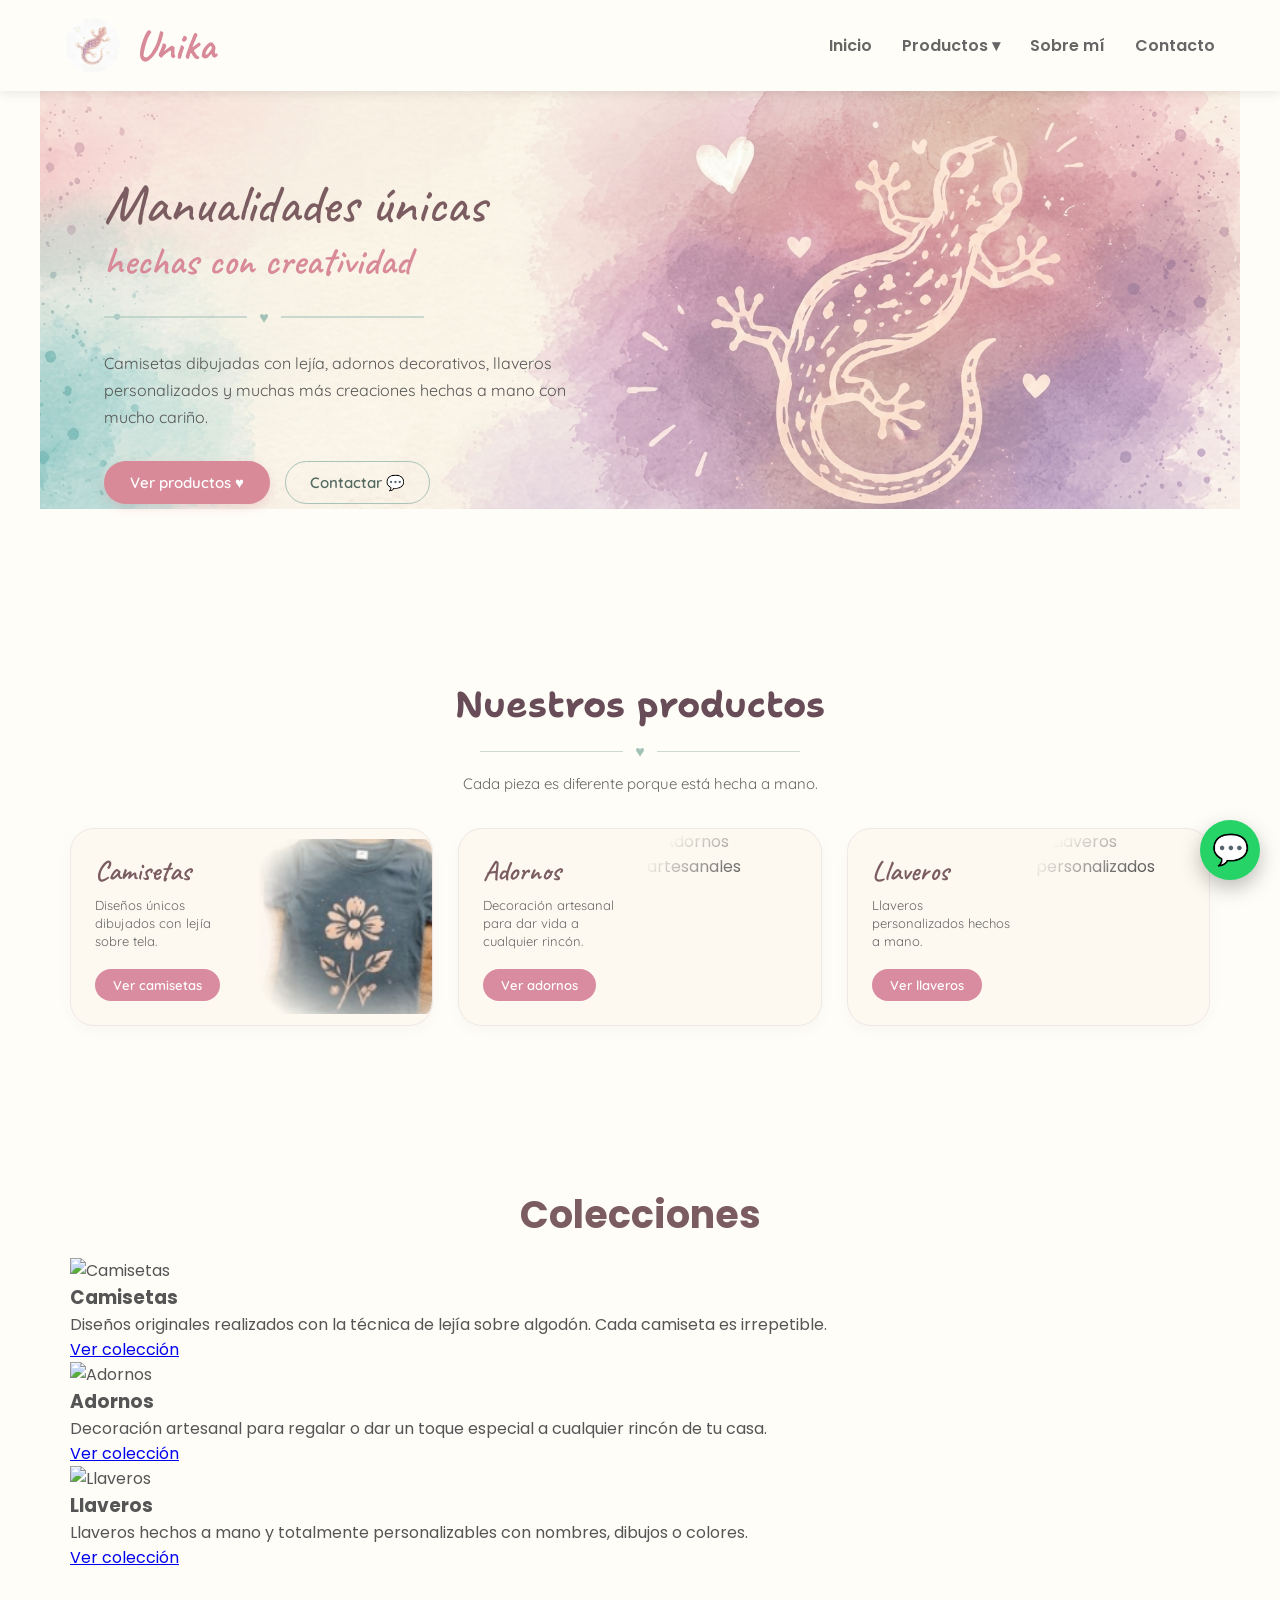
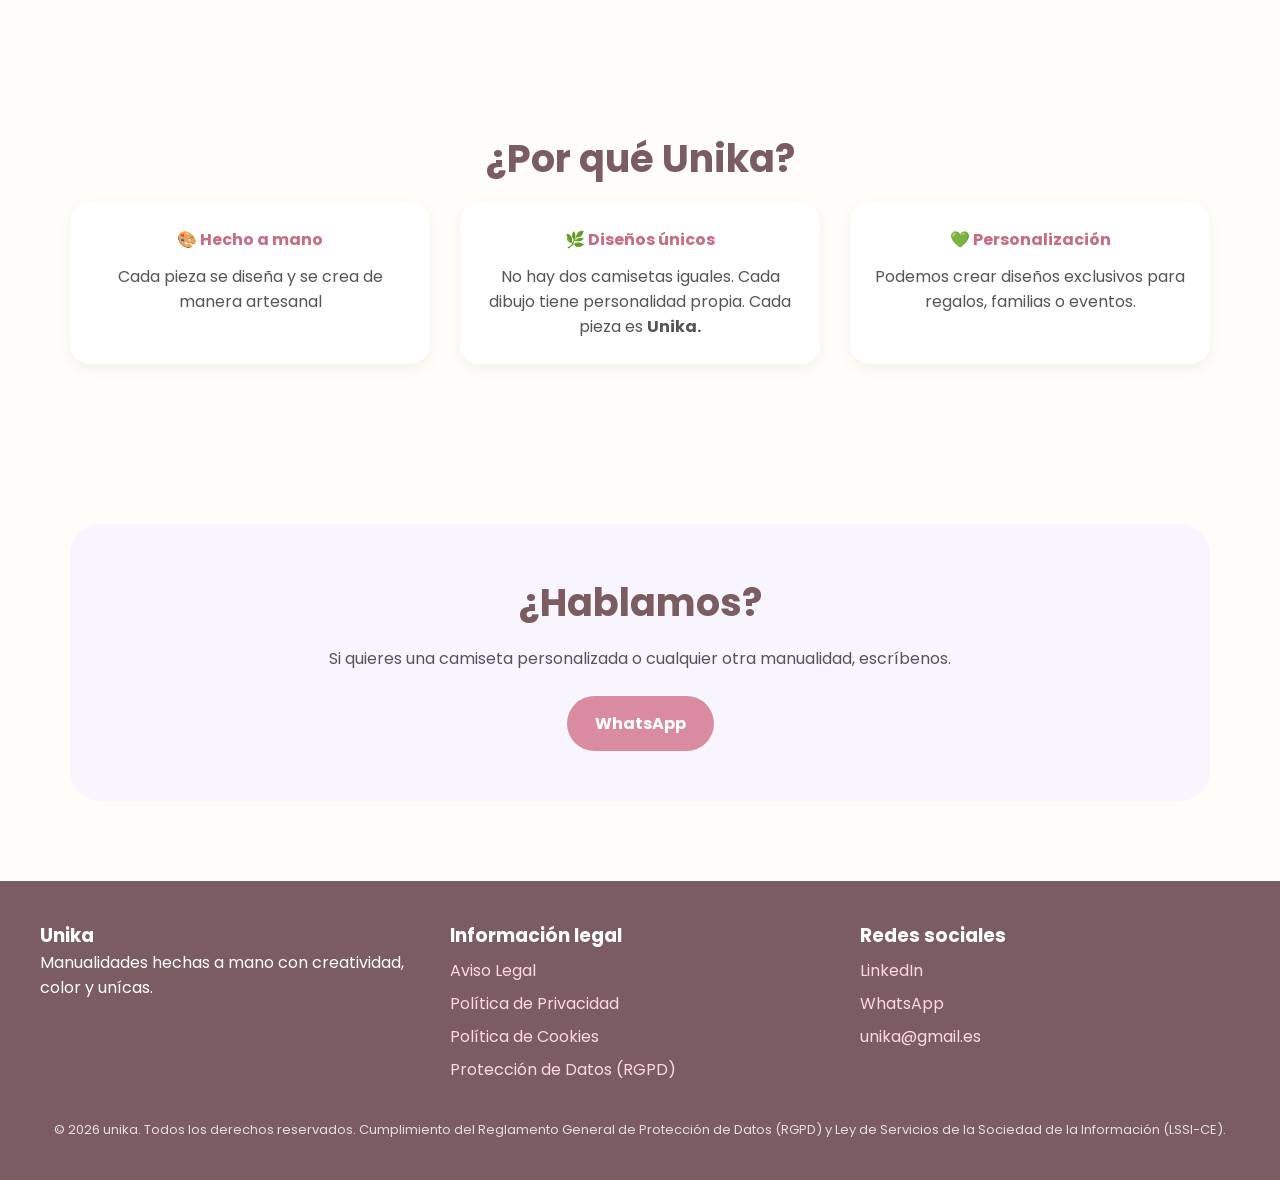
==== index.html @ 9deceeef "inical" ====
<!DOCTYPE html>
<html lang="es">
<head>
  <meta charset="UTF-8">
  <meta name="viewport" content="width=device-width, initial-scale=1.0">
  <title>UNIKA | Manualidades unicas hechas a mano</title>
<link href="https://fonts.googleapis.com/css2?family=Fredoka:wght@400;600&family=Quicksand:wght@500;600&display=swap" rel="stylesheet">
  <link href="https://fonts.googleapis.com/css2?family=Poppins:wght@300;400;600;700&family=Caveat:wght@700&display=swap" rel="stylesheet">
  <link rel="preconnect" href="https://fonts.googleapis.com">
<link rel="preconnect" href="https://fonts.gstatic.com" crossorigin>
<link href="https://fonts.googleapis.com/css2?family=Caveat:wght@500;600&family=Quicksand:wght@400;500;600&family=Shantell+Sans:wght@500;600&display=swap" rel="stylesheet">
<link rel="stylesheet" href="css/style.css">
</head>
<script>
function toggleMenu(){
    document.getElementById("menu").classList.toggle("active");
}
</script>
<body>
<header>
  <div class="navbar">

    <div class="logo">
      <img src="images/logo.png" alt="Logo unika">
      <h1>Unika</h1>
    </div>

    <div class="menu-toggle" onclick="toggleMenu()">☰</div>

    <nav id="menu">
      <ul>
        <li><a href="#inicio">Inicio</a></li>

        <li class="dropdown">
          <a href="#productos">Productos ▾</a>
          <div class="submenu">
            <a href="camisetas.html">Camisetas</a>
            <a href="adornos.html">Adornos</a>
            <a href="llaveros.html">Llaveros</a>
          </div>
        </li>

        <li><a href="#sobre">Sobre mí</a></li>
        <li><a href="#contacto">Contacto</a></li>
      </ul>
    </nav>

  </div>
</header>
<section class="hero" id="inicio">
  <div>  
  </br>
  </br>
  </br>
    <h2>Manualidades únicas<br><span class="destacado-cursiva">hechas con creatividad</span></h2>

    <!-- Separador con líneas y corazón -->
    <div class="separador-corazon">
      <span class="linea"></span>
      <span class="corazon">♥</span>
      <span class="linea"></span>
    </div>

    <p>
      Camisetas dibujadas con lejía, adornos decorativos, llaveros personalizados y muchas más creaciones hechas a mano con mucho cariño.
    </p>

    <!-- Botones del Hero -->
    <div class="hero-botones">
      <a href="#productos" class="boton-rosa">Ver productos ♥</a>
      <a href="https://wa.me/34600000000" target="_blank" class="boton-verde">Contactar 💬</a>
    </div>
  </div>
</section>
<section id="productos">
  <h2 class="titulo">Nuestros productos</h2>
  
  <div class="separador-corazon">
    <span class="linea"></span>
    <span class="corazon">♥</span>
    <span class="linea"></span>
  </div>
  
  <p class="subtitulo">Cada pieza es diferente porque está hecha a mano.</p>

  <div class="productos-grid">

    <!-- Tarjeta 1: Camisetas -->
    <div class="card-producto">
      <div class="card-info">
      <h3>Camisetas</h3>
        <p>Diseños únicos dibujados con lejía sobre tela.</p>
        <a href="camisetas.html" class="btn-card">Ver camisetas</a>
      </div>
      <div class="card-img-wrapper">
        <img src="images/camiseta.png" alt="Camisetas pintadas con lejía">
      </div>
    </div>

    <!-- Tarjeta 2: Adornos -->
    <div class="card-producto">
      <div class="card-info">
        <h3>Adornos</h3>
        <p>Decoración artesanal para dar vida a cualquier rincón.</p>
        <a href="adornos.html" class="btn-card">Ver adornos</a>
      </div>
      <div class="card-img-wrapper">
        <img src="img/adorno1.jpg" alt="Adornos artesanales">
      </div>
    </div>

    <!-- Tarjeta 3: Llaveros -->
    <div class="card-producto">
      <div class="card-info">
        <h3>Llaveros</h3>
        <p>Llaveros personalizados hechos a mano.</p>
        <a href="llaveros.html" class="btn-card">Ver llaveros</a>
      </div>
      <div class="card-img-wrapper">
        <img src="img/llavero1.jpg" alt="Llaveros personalizados">
      </div>
    </div>

  </div>
</section>

<section>

  <h2 class="titulo">Colecciones</h2>

  <div class="productos">

    <div class="card">
      <img src="img/camiseta1.jpg" alt="Camisetas">
      <h3>Camisetas</h3>
      <p>Diseños originales realizados con la técnica de lejía sobre algodón. Cada camiseta es irrepetible.</p>
      <a href="camisetas.html">Ver colección</a>
    </div>

    <div class="card">
      <img src="img/adorno1.jpg" alt="Adornos">
      <h3>Adornos</h3>
      <p>Decoración artesanal para regalar o dar un toque especial a cualquier rincón de tu casa.</p>
      <a href="adornos.html">Ver colección</a>
    </div>

    <div class="card">
      <img src="img/llavero1.jpg" alt="Llaveros">
      <h3>Llaveros</h3>
      <p>Llaveros hechos a mano y totalmente personalizables con nombres, dibujos o colores.</p>
      <a href="llaveros.html">Ver colección</a>
    </div>

  </div>

</section>

<section id="sobre">

  <h2 class="titulo">¿Por qué Unika?</h2>

  <div class="sobre">

    <div class="bloque">
      <h4>🎨 Hecho a mano</h4>
      <p>Cada pieza se diseña y se crea de manera artesanal </p>
    </div>

    <div class="bloque">
      <h4>🌿 Diseños únicos</h4>
      <p>No hay dos camisetas iguales. Cada dibujo tiene personalidad propia. Cada pieza es <strong>Unika.</strong></p>
    </div>

    <div class="bloque">
      <h4>💚 Personalización</h4>
      <p>Podemos crear diseños exclusivos para regalos, familias o eventos.</p>
    </div>

  </div>

</section>

<section id="contacto">

  <div class="contacto">

    <h2 class="titulo">¿Hablamos?</h2>

    <p>Si quieres una camiseta personalizada o cualquier otra manualidad, escríbenos.</p>

    <br>

    <a class="boton" href="https://wa.me/34600000000" target="_blank">
      WhatsApp
    </a>

  </div>

</section>

<footer>

  <div class="footer">

    <div>
      <h3>Unika</h3>
      <p>Manualidades hechas a mano con creatividad, color y unícas.</p>
    </div>

    <div>
      <h3>Información legal</h3>
      <a href="aviso-legal.html">Aviso Legal</a>
      <a href="privacidad.html">Política de Privacidad</a>
      <a href="cookies.html">Política de Cookies</a>
      <a href="rgpd.html">Protección de Datos (RGPD)</a>
    </div>

    <div>
      <h3>Redes sociales</h3>
      <a href="https://linkedin.com">LinkedIn</a>
      <a href="https://wa.me/34600000000">WhatsApp</a>
      <a href="mailto:unika@gmail.es">unika@gmail.es</a>
    </div>

  </div>

  <p class="copyright">
    © 2026 unika. Todos los derechos reservados.
    Cumplimiento del Reglamento General de Protección de Datos (RGPD) y Ley de Servicios de la Sociedad de la Información (LSSI-CE).
  </p>

</footer>

</body>
<a href="https://wa.me/346XXXXXXXX"
   class="whatsapp"
   target="_blank">
   💬
</a>
</html>
---- css/style.css ----
:root{
  --color-primary: #FFFDF8;     /* 0ea5e9 azul del logo */
  --color-primary-dark: #FDF9F0;  /* 0284c7 azul oscur del logo */
  --color-primary_logo: #0ea5e9;     /* 0ea5e9 azul del logo */
  --color-primary_logohover: #000;     /* 0ea5e9 azul del logo */
 
  --color-accent:  var(--color-primary);      /* rojo (solo para destacar) */
  --color-dark: #0f1724;
  --color-text: #333;
  --color-bg: #f8fafc;
}
* {
  margin: 0;
  padding: 0;
  box-sizing: border-box;
  scroll-behavior: smooth;
}

body {
  font-family: 'Poppins', sans-serif;
  background: var(--color-primary);  
  color: #555;
}

/* HEADER Y NAVBAR */
header {
  position: fixed;
  width: 100%;
  top: 0;
  z-index: 999;
  background: rgba(255, 253, 248, 0.95);
  backdrop-filter: blur(8px);
  box-shadow: 0 3px 10px rgba(0, 0, 0, 0.08);
}

.navbar {
  max-width: 1200px;
  margin: auto;
  display: flex;
  justify-content: space-between;
  align-items: center;
  padding: 18px 25px;
}

.logo {
  display: flex;
  align-items: center;
  gap: 15px;
}

.logo img {
  width: 55px;
  height: 55px;
  border-radius: 50%;
}

.logo h1 {
  font-family: 'Caveat', cursive;
  font-size: 42px;
  color: #d88a99;
}

nav ul {
  list-style: none;
  display: flex;
  gap: 30px;
  align-items: center;
}

nav a {
  text-decoration: none;
  color: #666;
  font-weight: 600;
  transition: .3s;
}

nav a:hover {
  color: #C76C83;
}

.dropdown {
  position: relative;
}

.submenu {
  position: absolute;
  top: 35px;
  left: 0;
  background: white;
  width: 180px;
  border-radius: 15px;
  box-shadow: 0 10px 20px rgba(0, 0, 0, 0.12);
  display: none;
  overflow: hidden;
}

.submenu a {
  display: block;
  padding: 12px 18px;
}

.dropdown:hover .submenu {
  display: block;
}

/* SECCIÓN HERO (PORTADA CON FONDO) */
.hero {
background: url('../images/portada.jpg') no-repeat center center/contain;
  
  text-align: left;
  height: 600px;
  display: flex;
  align-items: center;
  padding-left: 5%;
}

.hero > div {
  max-width: 500px;
}
.hero h2 {
 font-family: 'Caveat', cursive;
  font-size: 55px;
  color: #7A5C61;
  font-weight: 500;
  line-height: 1.2;
}

/* Segunda línea en cursiva: "hechas con creatividad" */
.hero h2 .destacado-cursiva {
  font-family: 'Caveat', cursive;
  font-size: 40px; /* Caveat se ajusta un poco más grande para igualar la proporción */
  color: #d88a99;
  font-weight: 600;
  display: block;
}

/* Párrafo y botones */
.hero p, 
.boton-rosa, 
.boton-verde {
  font-family: 'Quicksand', sans-serif;
}

.hero h2 span {
  color: #B86C86;
}

.hero p {
  margin: 20px 0 30px;
  font-size: 16px;
  line-height: 1.7;
  color: #555;
}

.boton {
  display: inline-block;
  background: #D98CA0;
  color: white;
  padding: 15px 28px;
  border-radius: 40px;
  text-decoration: none;
  font-weight: bold;
  transition: .3s;
}

.boton:hover {
  background: #B86C86;
  transform: translateY(-3px);
}

/* OTRAS SECCIONES Y COMPONENTES */
section {
  padding: 80px 30px;
  max-width: 1200px;
  margin: auto;
}

.titulo {
  text-align: center;
  font-size: 38px;
  color: #7A5C61;
  margin-bottom: 15px;
}

.subtitulo {
  text-align: center;
  margin-bottom: 50px;
  color: #777;
}
/* Título y subtítulo del carrusel */
#productos .titulo {
  font-family: 'Shantell Sans', cursive;
  color: #684C57;
  font-size: 36px;
  margin-bottom: 5px;
}

#productos .separador-corazon {
  margin: 10px auto;
}

#productos .subtitulo {
  font-family: 'Quicksand', sans-serif;
  color: #666;
  font-size: 15px;
  margin-bottom: 35px;
}

/* Grid de Tarjetas */
.productos-grid {
  display: grid;
  grid-template-columns: repeat(auto-fit, minmax(320px, 1fr));
  gap: 25px;
}

/* Estructura de cada tarjeta */
.card-producto {
  background: var(--color-primary-dark); 
 
  border-radius: 24px;
  border: 1px solid #F0E8E6;
  display: flex;
  overflow: hidden;
  box-shadow: 0 4px 15px rgba(0, 0, 0, 0.03);
  transition: transform 0.3s ease, box-shadow 0.3s ease;
}

.card-producto:hover {
  transform: translateY(-5px);
  box-shadow: 0 8px 25px rgba(216, 138, 153, 0.15);
}

/* Columna izquierda (Texto e Icono) */
.card-info {
  flex: 1;
  padding: 24px 18px 24px 24px;
  display: flex;
  flex-direction: column;
  align-items: flex-start;
}

.card-icono {
  width: 46px;
  height: 46px;
  background-color: #C88E9B;
  color: white;
  border-radius: 50%;
  display: flex;
  align-items: center;
  justify-content: center;
  font-size: 20px;
  margin-bottom: 14px;
}

.card-info h3 {
  font-family: 'Caveat', cursive;
  font-size: 28px;
  color: #7A5C61;
  margin-bottom: 8px;
  font-weight: 600;
}

.card-info p {
  font-family: 'Quicksand', sans-serif;
  font-size: 13px;
  color: #666;
  line-height: 1.4;
  margin-bottom: 18px;
  flex-grow: 1;
}

/* Botón Rosa Ovalado */
.btn-card {
  display: inline-block;
  background-color: #D98CA0;
  color: white;
  padding: 8px 18px;
  border-radius: 20px;
  font-family: 'Quicksand', sans-serif;
  font-size: 13px;
  font-weight: 600;
  text-decoration: none;
  transition: background-color 0.2s ease;
}

.btn-card:hover {
  background-color: #B86C86;
}
.card-img-wrapper {
  width: 48%;
  min-height: 190px;
  position: relative;
  
  /* 1. Color de fondo similar a la madera/fondo de tu foto para rellenar los huecos */
  background-color: background-color: var(--color-primary); 
  
  /* Redondeamos las esquinas derechas para encajar con la tarjeta */
  border-top-right-radius: 24px;
  border-bottom-right-radius: 24px;
  overflow: hidden; 
}

.card-img-wrapper img {
width: 100%;
  height: 100%;
  object-fit: contain; /* Mantiene la foto completa al 100% */
  object-position: center; /* Centra la camiseta */
  display: block;
 /* Máscara radial: borra bordes arriba, abajo e izquierda */
  -webkit-mask-image: radial-gradient(
    ellipse at 70% 50%, 
    black 40%, 
    transparent 85%
  );
  mask-image: radial-gradient(
    ellipse at 70% 50%, 
    black 40%, 
    transparent 85%
  );

}

/* Adaptación para pantallas móviles */
@media (max-width: 480px) {
  .card-producto {
    flex-direction: column;
  }
  
  .card-img-wrapper {
    width: 100%;
    height: 180px;
  }
}
.item {
  min-width: 300px;
  scroll-snap-align: center;
  background: white;
  border-radius: 20px;
  overflow: hidden;
  box-shadow: 0 8px 18px rgba(0,0,0,.08);
}

.item img {
  width: 100%;
  height: 300px;
  object-fit: cover;
}

.item h4 {
  padding: 15px;
  text-align: center;
  color: #7A5C61;
}

.sobre {
  display: grid;
  grid-template-columns: repeat(auto-fit, minmax(250px, 1fr));
  gap: 30px;
}

.bloque {
  background: #FFF;
  padding: 25px;
  border-radius: 20px;
  text-align: center;
  box-shadow: 0 5px 15px rgba(0,0,0,.05);
}

.bloque h4 {
  color: #C76C83;
  margin-bottom: 12px;
}

.contacto {
  text-align: center;
  background: #F8F5FF;
  border-radius: 30px;
  padding: 50px;
}

footer {
  background: #7A5C61;
  color: white;
  padding: 40px 20px;
}

.footer {
  max-width: 1200px;
  margin: auto;
  display: grid;
  grid-template-columns: repeat(auto-fit, minmax(250px, 1fr));
  gap: 30px;
}

footer a {
  color: #FFD8E3;
  text-decoration: none;
  display: block;
  margin: 8px 0;
}

.copyright {
  text-align: center;
  margin-top: 30px;
  font-size: 13px;
  opacity: .8;
}

.menu-toggle {
  display: none;
  font-size: 32px;
  color: #7A5C61;
  cursor: pointer;
}

.whatsapp {
  position: fixed;
  bottom: 20px;
  right: 20px;
  width: 60px;
  height: 60px;
  background: #25D366;
  color: white;
  border-radius: 50%;
  display: flex;
  justify-content: center;
  align-items: center;
  font-size: 30px;
  text-decoration: none;
  box-shadow: 0 8px 20px rgba(0,0,0,.25);
  z-index: 999;
}



/* Divisor con líneas y corazón central */
.separador-corazon {
  display: flex;
  align-items: center;
  justify-content: flex-start;
  gap: 12px;
  margin: 20px 0;
  max-width: 320px;
}

.separador-corazon .linea {
  flex: 1;
  height: 1.5px;
  background-color: #b5cdc4;
  opacity: 0.7;
}

.separador-corazon .corazon {
  color: #a3c2b7;
  font-size: 16px;
}

/* Contenedor de botones flotantes */
.hero-botones {
  display: flex;
  gap: 15px;
  margin-top: 25px;
  flex-wrap: wrap;
}

/* Botón Rosa con Corazón */
.boton-rosa {
  background-color: #d88a99;
  color: white;
  padding: 12px 26px;
  border-radius: 25px;
  text-decoration: none;
  font-family: 'Quicksand', sans-serif;
  font-weight: 600;
  font-size: 15px;
  display: inline-flex;
  align-items: center;
  gap: 6px;
  transition: all 0.3s ease;
  box-shadow: 0 4px 10px rgba(216, 138, 153, 0.25);
}

.boton-rosa:hover {
  background-color: #c47584;
  transform: translateY(-2px);
}

/* Botón Verde/Borde con WhatsApp */
.boton-verde {
  background-color: transparent;
  color: #556b62;
  border: 1.5px solid #a8c3b8;
  padding: 11px 24px;
  border-radius: 25px;
  text-decoration: none;
  font-family: 'Quicksand', sans-serif;
  font-weight: 600;
  font-size: 15px;
  display: inline-flex;
  align-items: center;
  gap: 8px;
  transition: all 0.3s ease;
}

.boton-verde:hover {
  background-color: rgba(168, 195, 184, 0.15);
  transform: translateY(-2px);
}

/* MEDIA QUERIES (MÓVILES) */
@media (max-width: 768px) {
  .menu-toggle {
    display: block;
  }

  nav {
    position: absolute;
    top: 82px;
    left: 0;
    width: 100%;
    background: var(--color-primary);  
    display: none;
    box-shadow: 0 8px 15px rgba(0,0,0,.1);
  }

  nav.active {
    display: block;
  }

  nav ul {
    flex-direction: column;
    gap: 0;
  }

  nav li {
    width: 100%;
    text-align: center;
    border-bottom: 1px solid #eee;
  }

  nav a {
    display: block;
    padding: 18px;
  }

  .dropdown:hover .submenu {
    display: none;
  }

  .submenu {
    position: static;
    width: 100%;
    box-shadow: none;
    display: block;
    background: #FDF7FA;
  }

 /* Asegura que el hero cubra el 100% en pantallas móviles */
  .hero {
	  background: url('../images/portadamovil.jpg') no-repeat center center/contain;
 
 height: auto; 
    min-height: unset; 
    
    /* Le damos una altura máxima razonable */
    max-height: 520px; 
    
    /* Ajustes de relleno y encuadre */
    padding-top: 100px; /* Margen para librar el menú fijo */
    padding-bottom: 35px;
    padding-left: 20px;
    padding-right: 20px;
    
    background-size: cover;
    
  
  }

  /* Si el menú desplegable abierto tapa parte del hero */
  nav {
    position: absolute;
    top: 100%; /* Se despliega justo debajo del header */
    left: 0;
    width: 100%;
    background: rgba(255, 253, 248, 0.98);
    backdrop-filter: blur(10px);
  }

  .hero > div {
    max-width: 100%;
    text-align: center;
  }

  
  .hero p {
    font-size: 15px;
  }

  .hero .boton {
    display: block;
    text-align: center;
    width: 100%;
  }

  .productos {
    grid-template-columns: 1fr;
	
  }

  .card img {
    height: 260px;
  }

  .carrusel {
    overflow-x: auto;
    scroll-snap-type: x mandatory;
    padding-bottom: 10px;
  }

  .item {
    min-width: 85%;
  }

  section {
    padding: 60px 18px;
  }

  .titulo {
    font-size: 30px;
  }

  footer {
    text-align: center;
  }
}
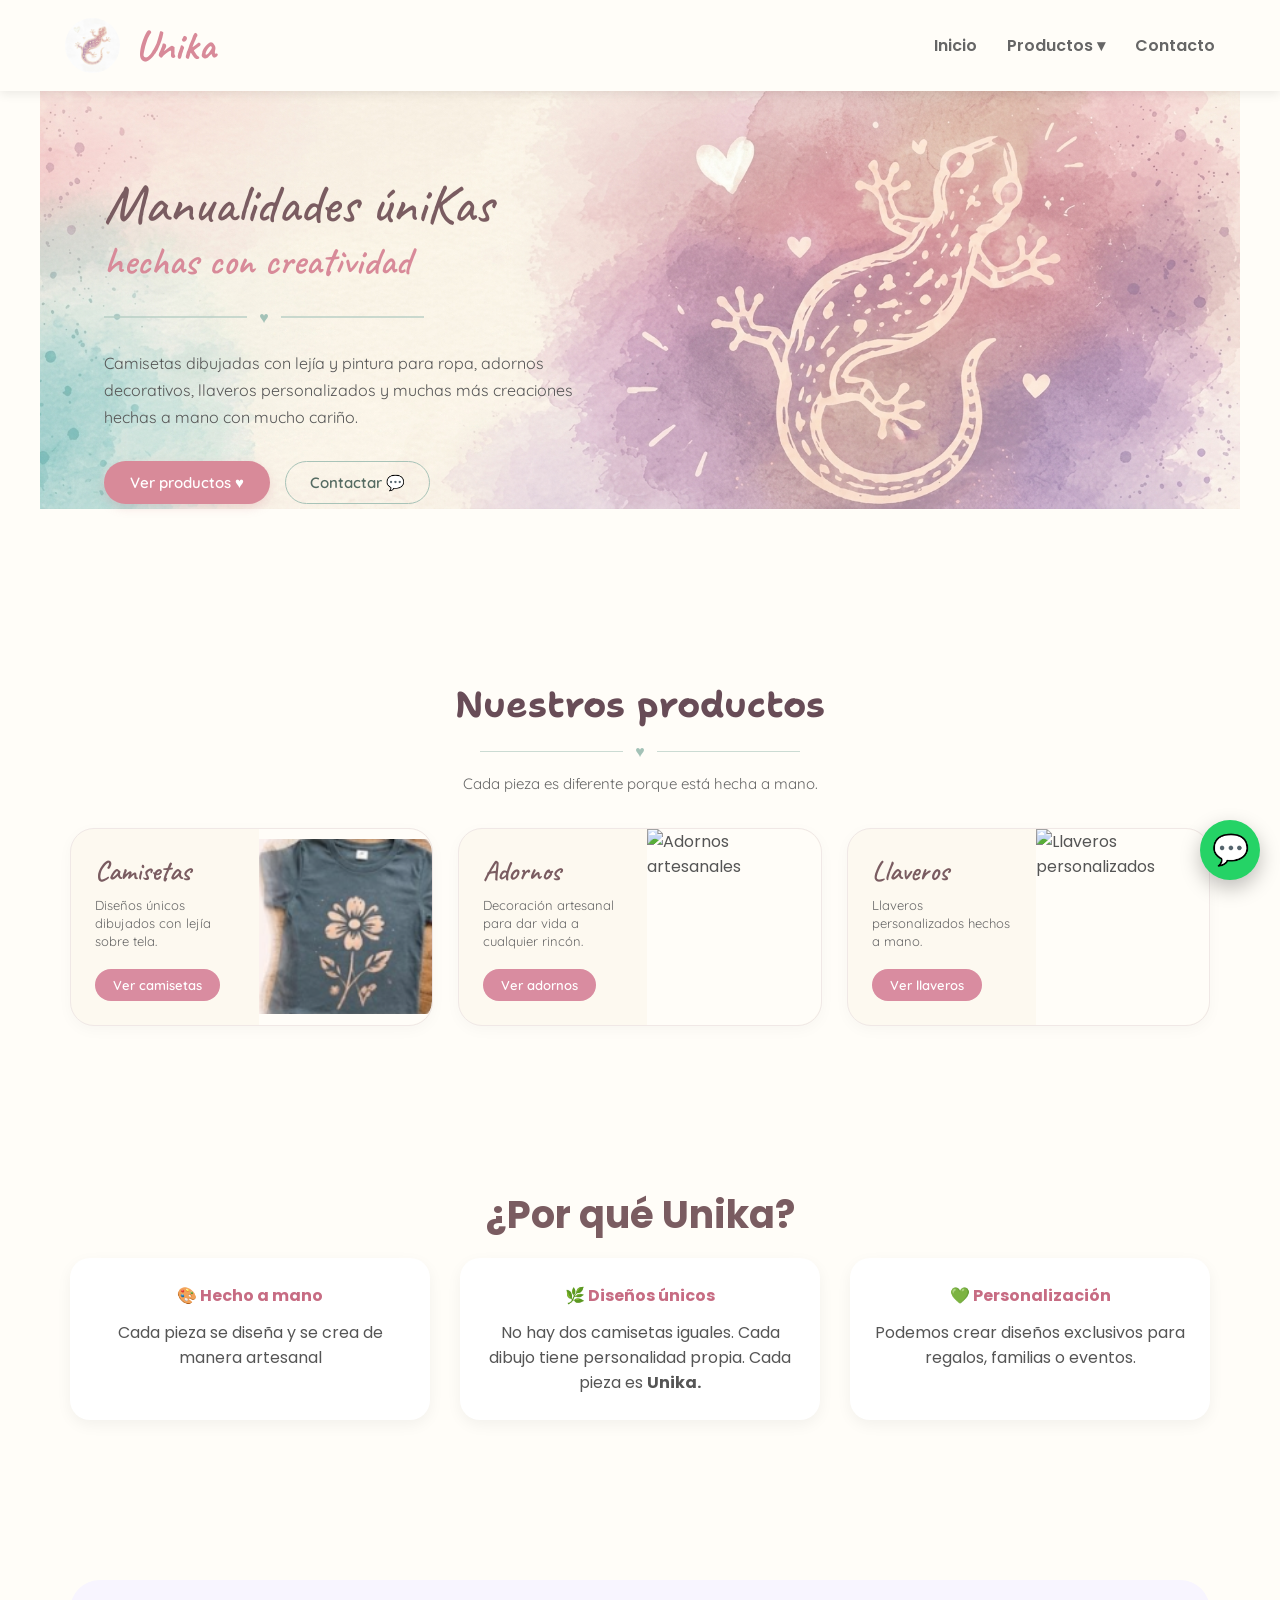
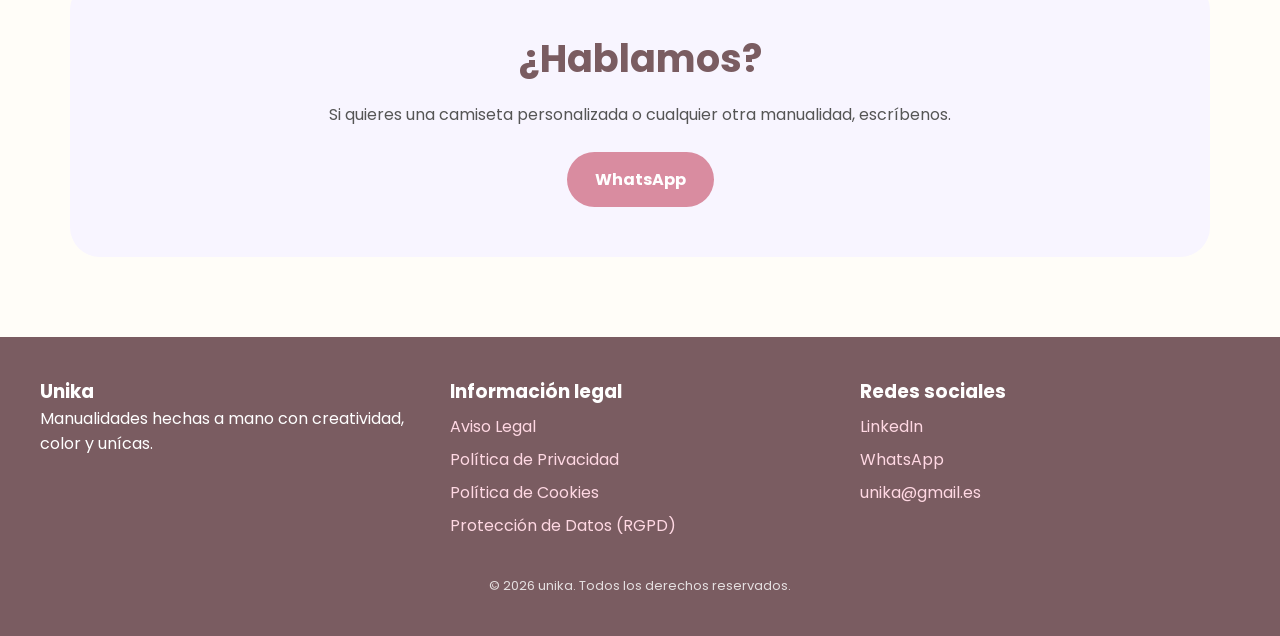
==== commit 6fbe3730: "cambio1" ====
--- a/index.html
+++ b/index.html
@@ -4,18 +4,13 @@
   <meta charset="UTF-8">
   <meta name="viewport" content="width=device-width, initial-scale=1.0">
   <title>UNIKA | Manualidades unicas hechas a mano</title>
-<link href="https://fonts.googleapis.com/css2?family=Fredoka:wght@400;600&family=Quicksand:wght@500;600&display=swap" rel="stylesheet">
+  <link href="https://fonts.googleapis.com/css2?family=Fredoka:wght@400;600&family=Quicksand:wght@500;600&display=swap" rel="stylesheet">
   <link href="https://fonts.googleapis.com/css2?family=Poppins:wght@300;400;600;700&family=Caveat:wght@700&display=swap" rel="stylesheet">
   <link rel="preconnect" href="https://fonts.googleapis.com">
-<link rel="preconnect" href="https://fonts.gstatic.com" crossorigin>
-<link href="https://fonts.googleapis.com/css2?family=Caveat:wght@500;600&family=Quicksand:wght@400;500;600&family=Shantell+Sans:wght@500;600&display=swap" rel="stylesheet">
-<link rel="stylesheet" href="css/style.css">
+  <link rel="preconnect" href="https://fonts.gstatic.com" crossorigin>
+  <link href="https://fonts.googleapis.com/css2?family=Caveat:wght@500;600&family=Quicksand:wght@400;500;600&family=Shantell+Sans:wght@500;600&display=swap" rel="stylesheet">
+  <link rel="stylesheet" href="css/style.css">
 </head>
-<script>
-function toggleMenu(){
-    document.getElementById("menu").classList.toggle("active");
-}
-</script>
 <body>
 <header>
   <div class="navbar">
@@ -25,36 +20,32 @@
       <h1>Unika</h1>
     </div>
 
-    <div class="menu-toggle" onclick="toggleMenu()">☰</div>
+    <div class="menu-toggle" id="menu-toggle-btn">☰</div>
 
     <nav id="menu">
       <ul>
         <li><a href="#inicio">Inicio</a></li>
 
-        <li class="dropdown">
-          <a href="#productos">Productos ▾</a>
+        <li class="dropdown" id="dropdown-productos">
+          <a href="#productos" id="btn-productos">Productos ▾</a>
           <div class="submenu">
             <a href="camisetas.html">Camisetas</a>
-            <a href="adornos.html">Adornos</a>
-            <a href="llaveros.html">Llaveros</a>
+            <a href="obras.html">Adornos</a>
+            <a href="obras.html">Llaveros</a>
           </div>
         </li>
-
-        <li><a href="#sobre">Sobre mí</a></li>
         <li><a href="#contacto">Contacto</a></li>
       </ul>
     </nav>
 
   </div>
 </header>
+
 <section class="hero" id="inicio">
   <div>  
-  </br>
-  </br>
-  </br>
-    <h2>Manualidades únicas<br><span class="destacado-cursiva">hechas con creatividad</span></h2>
-
-    <!-- Separador con líneas y corazón -->
+    <br><br><br>
+    <h2>Manualidades úniKas<br><span class="destacado-cursiva">hechas con creatividad</span></h2>
+
     <div class="separador-corazon">
       <span class="linea"></span>
       <span class="corazon">♥</span>
@@ -62,16 +53,16 @@
     </div>
 
     <p>
-      Camisetas dibujadas con lejía, adornos decorativos, llaveros personalizados y muchas más creaciones hechas a mano con mucho cariño.
+      Camisetas dibujadas con lejía y pintura para ropa, adornos decorativos, llaveros personalizados y muchas más creaciones hechas a mano con mucho cariño.
     </p>
 
-    <!-- Botones del Hero -->
     <div class="hero-botones">
       <a href="#productos" class="boton-rosa">Ver productos ♥</a>
-      <a href="https://wa.me/34600000000" target="_blank" class="boton-verde">Contactar 💬</a>
-    </div>
-  </div>
-</section>
+      <a href="https://wa.me/34601710925" target="_blank" class="boton-verde">Contactar 💬</a>
+    </div>
+  </div>
+</section>
+
 <section id="productos">
   <h2 class="titulo">Nuestros productos</h2>
   
@@ -84,11 +75,9 @@
   <p class="subtitulo">Cada pieza es diferente porque está hecha a mano.</p>
 
   <div class="productos-grid">
-
-    <!-- Tarjeta 1: Camisetas -->
     <div class="card-producto">
       <div class="card-info">
-      <h3>Camisetas</h3>
+        <h3>Camisetas</h3>
         <p>Diseños únicos dibujados con lejía sobre tela.</p>
         <a href="camisetas.html" class="btn-card">Ver camisetas</a>
       </div>
@@ -97,116 +86,63 @@
       </div>
     </div>
 
-    <!-- Tarjeta 2: Adornos -->
     <div class="card-producto">
       <div class="card-info">
         <h3>Adornos</h3>
         <p>Decoración artesanal para dar vida a cualquier rincón.</p>
-        <a href="adornos.html" class="btn-card">Ver adornos</a>
+        <a href="obras.html" class="btn-card">Ver adornos</a>
       </div>
       <div class="card-img-wrapper">
         <img src="img/adorno1.jpg" alt="Adornos artesanales">
       </div>
     </div>
 
-    <!-- Tarjeta 3: Llaveros -->
     <div class="card-producto">
       <div class="card-info">
         <h3>Llaveros</h3>
         <p>Llaveros personalizados hechos a mano.</p>
-        <a href="llaveros.html" class="btn-card">Ver llaveros</a>
+        <a href="obras.html" class="btn-card">Ver llaveros</a>
       </div>
       <div class="card-img-wrapper">
         <img src="img/llavero1.jpg" alt="Llaveros personalizados">
       </div>
     </div>
-
-  </div>
-</section>
-
-<section>
-
-  <h2 class="titulo">Colecciones</h2>
-
-  <div class="productos">
-
-    <div class="card">
-      <img src="img/camiseta1.jpg" alt="Camisetas">
-      <h3>Camisetas</h3>
-      <p>Diseños originales realizados con la técnica de lejía sobre algodón. Cada camiseta es irrepetible.</p>
-      <a href="camisetas.html">Ver colección</a>
-    </div>
-
-    <div class="card">
-      <img src="img/adorno1.jpg" alt="Adornos">
-      <h3>Adornos</h3>
-      <p>Decoración artesanal para regalar o dar un toque especial a cualquier rincón de tu casa.</p>
-      <a href="adornos.html">Ver colección</a>
-    </div>
-
-    <div class="card">
-      <img src="img/llavero1.jpg" alt="Llaveros">
-      <h3>Llaveros</h3>
-      <p>Llaveros hechos a mano y totalmente personalizables con nombres, dibujos o colores.</p>
-      <a href="llaveros.html">Ver colección</a>
-    </div>
-
-  </div>
-
+  </div>
 </section>
 
 <section id="sobre">
-
   <h2 class="titulo">¿Por qué Unika?</h2>
-
   <div class="sobre">
-
     <div class="bloque">
       <h4>🎨 Hecho a mano</h4>
       <p>Cada pieza se diseña y se crea de manera artesanal </p>
     </div>
-
     <div class="bloque">
       <h4>🌿 Diseños únicos</h4>
       <p>No hay dos camisetas iguales. Cada dibujo tiene personalidad propia. Cada pieza es <strong>Unika.</strong></p>
     </div>
-
     <div class="bloque">
       <h4>💚 Personalización</h4>
       <p>Podemos crear diseños exclusivos para regalos, familias o eventos.</p>
     </div>
-
-  </div>
-
+  </div>
 </section>
 
 <section id="contacto">
-
   <div class="contacto">
-
     <h2 class="titulo">¿Hablamos?</h2>
-
     <p>Si quieres una camiseta personalizada o cualquier otra manualidad, escríbenos.</p>
-
     <br>
-
-    <a class="boton" href="https://wa.me/34600000000" target="_blank">
-      WhatsApp
-    </a>
-
-  </div>
-
+    <a class="boton" href="https://wa.me/34601710925" target="_blank">WhatsApp</a>
+  </div>
 </section>
 
 <footer>
-
   <div class="footer">
-
     <div>
       <h3>Unika</h3>
       <p>Manualidades hechas a mano con creatividad, color y unícas.</p>
     </div>
-
     <div>
       <h3>Información legal</h3>
       <a href="aviso-legal.html">Aviso Legal</a>
@@ -214,27 +150,52 @@
       <a href="cookies.html">Política de Cookies</a>
       <a href="rgpd.html">Protección de Datos (RGPD)</a>
     </div>
-
     <div>
       <h3>Redes sociales</h3>
       <a href="https://linkedin.com">LinkedIn</a>
-      <a href="https://wa.me/34600000000">WhatsApp</a>
+      <a href="https://wa.me/34601710925">WhatsApp</a>
       <a href="mailto:unika@gmail.es">unika@gmail.es</a>
     </div>
-
-  </div>
-
+  </div>
   <p class="copyright">
     © 2026 unika. Todos los derechos reservados.
-    Cumplimiento del Reglamento General de Protección de Datos (RGPD) y Ley de Servicios de la Sociedad de la Información (LSSI-CE).
   </p>
-
 </footer>
 
+<a href="https://wa.me/34601710925" class="whatsapp" target="_blank">💬</a>
+
+<script>
+  document.addEventListener("DOMContentLoaded", function () {
+    var menuToggle = document.getElementById("menu-toggle-btn");
+    var menu = document.getElementById("menu");
+    var btnProductos = document.getElementById("btn-productos");
+    var dropdownProductos = document.getElementById("dropdown-productos");
+
+    // Toggle menú hamburguesa
+    menuToggle.addEventListener("click", function () {
+      menu.classList.toggle("active");
+    });
+
+    // Toggle desplegable Productos en Móvil
+    btnProductos.addEventListener("click", function (e) {
+      if (window.innerWidth <= 768) {
+        e.preventDefault();
+        e.stopPropagation();
+        dropdownProductos.classList.toggle("is-open");
+      }
+    });
+
+    // Cerrar menú al hacer clic en enlaces simples o submenú
+    var linksToClose = document.querySelectorAll("#menu a:not(#btn-productos)");
+    linksToClose.forEach(function (link) {
+      link.addEventListener("click", function () {
+        if (window.innerWidth <= 768) {
+          menu.classList.remove("active");
+          dropdownProductos.classList.remove("is-open");
+        }
+      });
+    });
+  });
+</script>
 </body>
-<a href="https://wa.me/346XXXXXXXX"
-   class="whatsapp"
-   target="_blank">
-   💬
-</a>
 </html>
--- a/css/style.css
+++ b/css/style.css
@@ -1,15 +1,14 @@
-
 :root{
-  --color-primary: #FFFDF8;     /* 0ea5e9 azul del logo */
-  --color-primary-dark: #FDF9F0;  /* 0284c7 azul oscur del logo */
-  --color-primary_logo: #0ea5e9;     /* 0ea5e9 azul del logo */
-  --color-primary_logohover: #000;     /* 0ea5e9 azul del logo */
- 
-  --color-accent:  var(--color-primary);      /* rojo (solo para destacar) */
+  --color-primary: #FFFDF8;
+  --color-primary-dark: #FDF9F0;
+  --color-primary_logo: #0ea5e9;
+  --color-primary_logohover: #000;
+  --color-accent: var(--color-primary);
   --color-dark: #0f1724;
   --color-text: #333;
   --color-bg: #f8fafc;
 }
+
 * {
   margin: 0;
   padding: 0;
@@ -79,13 +78,16 @@
   color: #C76C83;
 }
 
+/* DROPDOWN & SUBMENU - ESCRITORIO */
 .dropdown {
   position: relative;
+  padding-bottom: 12px;
+  margin-bottom: -12px;
 }
 
 .submenu {
   position: absolute;
-  top: 35px;
+  top: 100%;
   left: 0;
   background: white;
   width: 180px;
@@ -93,6 +95,7 @@
   box-shadow: 0 10px 20px rgba(0, 0, 0, 0.12);
   display: none;
   overflow: hidden;
+  z-index: 1000;
 }
 
 .submenu a {
@@ -100,14 +103,16 @@
   padding: 12px 18px;
 }
 
-.dropdown:hover .submenu {
-  display: block;
-}
-
-/* SECCIÓN HERO (PORTADA CON FONDO) */
+/* Despliegue en Escritorio al pasar el ratón */
+@media (min-width: 769px) {
+  .dropdown:hover .submenu {
+    display: block !important;
+  }
+}
+
+/* SECCIÓN HERO */
 .hero {
-background: url('../images/portada.jpg') no-repeat center center/contain;
-  
+  background: url('../images/portada.jpg') no-repeat center center/contain;
   text-align: left;
   height: 600px;
   display: flex;
@@ -118,32 +123,25 @@
 .hero > div {
   max-width: 500px;
 }
+
 .hero h2 {
- font-family: 'Caveat', cursive;
+  font-family: 'Caveat', cursive;
   font-size: 55px;
   color: #7A5C61;
   font-weight: 500;
   line-height: 1.2;
 }
 
-/* Segunda línea en cursiva: "hechas con creatividad" */
 .hero h2 .destacado-cursiva {
   font-family: 'Caveat', cursive;
-  font-size: 40px; /* Caveat se ajusta un poco más grande para igualar la proporción */
+  font-size: 40px;
   color: #d88a99;
   font-weight: 600;
   display: block;
 }
 
-/* Párrafo y botones */
-.hero p, 
-.boton-rosa, 
-.boton-verde {
+.hero p, .boton-rosa, .boton-verde {
   font-family: 'Quicksand', sans-serif;
-}
-
-.hero h2 span {
-  color: #B86C86;
 }
 
 .hero p {
@@ -169,7 +167,6 @@
   transform: translateY(-3px);
 }
 
-/* OTRAS SECCIONES Y COMPONENTES */
 section {
   padding: 80px 30px;
   max-width: 1200px;
@@ -188,7 +185,7 @@
   margin-bottom: 50px;
   color: #777;
 }
-/* Título y subtítulo del carrusel */
+
 #productos .titulo {
   font-family: 'Shantell Sans', cursive;
   color: #684C57;
@@ -207,17 +204,14 @@
   margin-bottom: 35px;
 }
 
-/* Grid de Tarjetas */
 .productos-grid {
   display: grid;
   grid-template-columns: repeat(auto-fit, minmax(320px, 1fr));
   gap: 25px;
 }
 
-/* Estructura de cada tarjeta */
 .card-producto {
-  background: var(--color-primary-dark); 
- 
+  background: var(--color-primary-dark);
   border-radius: 24px;
   border: 1px solid #F0E8E6;
   display: flex;
@@ -231,26 +225,12 @@
   box-shadow: 0 8px 25px rgba(216, 138, 153, 0.15);
 }
 
-/* Columna izquierda (Texto e Icono) */
 .card-info {
   flex: 1;
   padding: 24px 18px 24px 24px;
   display: flex;
   flex-direction: column;
   align-items: flex-start;
-}
-
-.card-icono {
-  width: 46px;
-  height: 46px;
-  background-color: #C88E9B;
-  color: white;
-  border-radius: 50%;
-  display: flex;
-  align-items: center;
-  justify-content: center;
-  font-size: 20px;
-  margin-bottom: 14px;
 }
 
 .card-info h3 {
@@ -270,7 +250,6 @@
   flex-grow: 1;
 }
 
-/* Botón Rosa Ovalado */
 .btn-card {
   display: inline-block;
   background-color: #D98CA0;
@@ -287,70 +266,23 @@
 .btn-card:hover {
   background-color: #B86C86;
 }
+
 .card-img-wrapper {
   width: 48%;
   min-height: 190px;
   position: relative;
-  
-  /* 1. Color de fondo similar a la madera/fondo de tu foto para rellenar los huecos */
-  background-color: background-color: var(--color-primary); 
-  
-  /* Redondeamos las esquinas derechas para encajar con la tarjeta */
+  background-color: var(--color-primary);
   border-top-right-radius: 24px;
   border-bottom-right-radius: 24px;
   overflow: hidden; 
 }
 
 .card-img-wrapper img {
-width: 100%;
+  width: 100%;
   height: 100%;
-  object-fit: contain; /* Mantiene la foto completa al 100% */
-  object-position: center; /* Centra la camiseta */
+  object-fit: contain;
+  object-position: center;
   display: block;
- /* Máscara radial: borra bordes arriba, abajo e izquierda */
-  -webkit-mask-image: radial-gradient(
-    ellipse at 70% 50%, 
-    black 40%, 
-    transparent 85%
-  );
-  mask-image: radial-gradient(
-    ellipse at 70% 50%, 
-    black 40%, 
-    transparent 85%
-  );
-
-}
-
-/* Adaptación para pantallas móviles */
-@media (max-width: 480px) {
-  .card-producto {
-    flex-direction: column;
-  }
-  
-  .card-img-wrapper {
-    width: 100%;
-    height: 180px;
-  }
-}
-.item {
-  min-width: 300px;
-  scroll-snap-align: center;
-  background: white;
-  border-radius: 20px;
-  overflow: hidden;
-  box-shadow: 0 8px 18px rgba(0,0,0,.08);
-}
-
-.item img {
-  width: 100%;
-  height: 300px;
-  object-fit: cover;
-}
-
-.item h4 {
-  padding: 15px;
-  text-align: center;
-  color: #7A5C61;
 }
 
 .sobre {
@@ -432,9 +364,6 @@
   z-index: 999;
 }
 
-
-
-/* Divisor con líneas y corazón central */
 .separador-corazon {
   display: flex;
   align-items: center;
@@ -456,7 +385,6 @@
   font-size: 16px;
 }
 
-/* Contenedor de botones flotantes */
 .hero-botones {
   display: flex;
   gap: 15px;
@@ -464,7 +392,6 @@
   flex-wrap: wrap;
 }
 
-/* Botón Rosa con Corazón */
 .boton-rosa {
   background-color: #d88a99;
   color: white;
@@ -486,7 +413,6 @@
   transform: translateY(-2px);
 }
 
-/* Botón Verde/Borde con WhatsApp */
 .boton-verde {
   background-color: transparent;
   color: #556b62;
@@ -516,10 +442,11 @@
 
   nav {
     position: absolute;
-    top: 82px;
+    top: 100%;
     left: 0;
     width: 100%;
-    background: var(--color-primary);  
+    background: rgba(255, 253, 248, 0.98);
+    backdrop-filter: blur(10px);
     display: none;
     box-shadow: 0 8px 15px rgba(0,0,0,.1);
   }
@@ -544,47 +471,39 @@
     padding: 18px;
   }
 
-  .dropdown:hover .submenu {
-    display: none;
-  }
-
+  .dropdown {
+    padding-bottom: 0;
+    margin-bottom: 0;
+  }
+
+  /* Submenú en móvil */
   .submenu {
     position: static;
     width: 100%;
     box-shadow: none;
-    display: block;
+    display: none !important;
     background: #FDF7FA;
   }
 
- /* Asegura que el hero cubra el 100% en pantallas móviles */
+  /* Apertura forzada al pulsar */
+  .dropdown.is-open .submenu {
+    display: block !important;
+  }
+
+  .submenu a {
+    padding: 14px 20px;
+    font-size: 14px;
+    border-top: 1px solid #f2e6eb;
+  }
+
   .hero {
-	  background: url('../images/portadamovil.jpg') no-repeat center center/contain;
- 
- height: auto; 
-    min-height: unset; 
-    
-    /* Le damos una altura máxima razonable */
+    background: url('../images/portadamovil.jpg') no-repeat center center/cover;
+    height: auto; 
     max-height: 520px; 
-    
-    /* Ajustes de relleno y encuadre */
-    padding-top: 100px; /* Margen para librar el menú fijo */
+    padding-top: 100px;
     padding-bottom: 35px;
     padding-left: 20px;
     padding-right: 20px;
-    
-    background-size: cover;
-    
-  
-  }
-
-  /* Si el menú desplegable abierto tapa parte del hero */
-  nav {
-    position: absolute;
-    top: 100%; /* Se despliega justo debajo del header */
-    left: 0;
-    width: 100%;
-    background: rgba(255, 253, 248, 0.98);
-    backdrop-filter: blur(10px);
   }
 
   .hero > div {
@@ -592,34 +511,13 @@
     text-align: center;
   }
 
+  .card-producto {
+    flex-direction: column;
+  }
   
-  .hero p {
-    font-size: 15px;
-  }
-
-  .hero .boton {
-    display: block;
-    text-align: center;
+  .card-img-wrapper {
     width: 100%;
-  }
-
-  .productos {
-    grid-template-columns: 1fr;
-	
-  }
-
-  .card img {
-    height: 260px;
-  }
-
-  .carrusel {
-    overflow-x: auto;
-    scroll-snap-type: x mandatory;
-    padding-bottom: 10px;
-  }
-
-  .item {
-    min-width: 85%;
+    height: 180px;
   }
 
   section {
@@ -633,4 +531,672 @@
   footer {
     text-align: center;
   }
+}
+
+
+/* =========================================================
+   PÁGINA CAMISETAS
+========================================================= */
+
+
+/* CABECERA DE LA PÁGINA */
+
+.cabecera-camisetas {
+
+    max-width: none;
+
+    margin: 0;
+
+    padding: 150px 30px 70px;
+
+    text-align: center;
+
+    background:
+        linear-gradient(
+            135deg,
+            #fdf4f3,
+            #f5eee9,
+            #edf5f0
+        );
+
+}
+
+
+.cabecera-camisetas-contenido {
+
+    max-width: 800px;
+
+    margin: auto;
+
+}
+
+
+.pequeno-titulo {
+
+    display: inline-block;
+
+    font-family: 'Quicksand', sans-serif;
+
+    font-size: 13px;
+
+    font-weight: 600;
+
+    letter-spacing: 2px;
+
+    color: #a3a095;
+
+    margin-bottom: 12px;
+
+}
+
+
+.cabecera-camisetas h2 {
+
+    font-family: 'Caveat', cursive;
+
+    font-size: 58px;
+
+    font-weight: 500;
+
+    line-height: 1.05;
+
+    color: #7A5C61;
+
+}
+
+
+.cabecera-camisetas h2 span {
+
+    color: #d88a99;
+
+}
+
+
+.cabecera-camisetas p {
+
+    max-width: 680px;
+
+    margin: 25px auto 0;
+
+    font-family: 'Quicksand', sans-serif;
+
+    font-size: 17px;
+
+    line-height: 1.8;
+
+    color: #666;
+
+}
+
+
+/* INTRODUCCIÓN */
+
+.introduccion-camisetas {
+
+    max-width: 850px;
+
+    padding-bottom: 35px;
+
+    text-align: center;
+
+}
+
+
+.introduccion-camisetas .separador-corazon {
+
+    margin-left: auto;
+    margin-right: auto;
+
+}
+
+
+.introduccion-camisetas .subtitulo {
+
+    max-width: 700px;
+
+    margin-left: auto;
+    margin-right: auto;
+
+    line-height: 1.7;
+
+}
+
+
+/* COLECCIONES */
+
+.coleccion-camisetas {
+
+    max-width: 1200px;
+
+    padding-top: 45px;
+
+    padding-bottom: 70px;
+
+}
+
+.subtitulo-camisetas{
+	text-align: center;
+  margin-bottom: 50px;
+  
+  
+    font-family: 'Caveat', cursive;
+
+    font-size: 18px;
+
+    font-weight: 500;
+
+    line-height: 1.05;
+
+    color: #7A5C61;
+}
+
+.subtitulo-camisetas p{
+	  font-size: 15px;
+
+}
+.coleccion-alternativa {
+
+    background: #fdf9f0;
+
+    max-width: none;
+
+    padding-left: max(30px, calc((100% - 1200px) / 2));
+
+    padding-right: max(30px, calc((100% - 1200px) / 2));
+
+}
+
+
+.coleccion-cabecera {
+
+    margin-bottom: 30px;
+
+}
+
+
+.coleccion-numero {
+
+    font-family: 'Quicksand', sans-serif;
+
+    font-size: 12px;
+
+    font-weight: 600;
+
+    letter-spacing: 2px;
+
+    color: #a8c3b8;
+
+}
+
+
+.coleccion-cabecera h3 {
+
+    font-family: 'Caveat', cursive;
+
+    font-size: 42px;
+
+    font-weight: 500;
+
+    color: #7A5C61;
+
+    margin: 3px 0 5px;
+
+}
+
+
+.coleccion-cabecera p {
+
+    max-width: 700px;
+
+    font-family: 'Quicksand', sans-serif;
+
+    font-size: 15px;
+
+    line-height: 1.7;
+
+    color: #666;
+
+}
+
+
+/* GALERÍA DE LAS TRES FOTOS */
+
+.galeria-camisetas {
+
+    display: grid;
+
+    grid-template-columns:
+        repeat(3, 1fr);
+
+    gap: 22px;
+
+}
+
+
+/* FOTO */
+
+.foto-camiseta {
+
+    position: relative;
+
+    overflow: hidden;
+
+    border-radius: 22px;
+
+    background: #f8f5f1;
+
+    box-shadow:
+        0 7px 22px
+        rgba(122, 92, 97, 0.10);
+
+    cursor: pointer;
+	display: flex;
+    gap: 15px;
+    justify-content: center;
+
+}
+.foto-camiseta img {
+
+    width: 50%;
+    height: 280px;
+    object-fit: contain;
+    border-radius: 15px;
+
+    display: block;
+
+    transition:
+        transform .45s ease,
+        filter .45s ease;
+
+}
+
+
+/* EFECTO AL PASAR EL RATÓN */
+
+.foto-camiseta::after {
+
+    content: "Ver imagen";
+
+    position: absolute;
+
+    left: 50%;
+
+    top: 50%;
+
+    transform:
+        translate(-50%, -50%)
+        scale(.8);
+
+    opacity: 0;
+
+    padding: 10px 20px;
+
+    border-radius: 25px;
+
+    background: rgba(255,255,255,.90);
+
+    color: #7A5C61;
+
+    font-family: 'Quicksand', sans-serif;
+
+    font-size: 13px;
+
+    font-weight: 600;
+
+    transition: .3s;
+
+}
+
+
+.foto-camiseta:hover img {
+
+    transform: scale(1.05);
+
+    filter: brightness(.85);
+
+}
+
+
+.foto-camiseta:hover::after {
+
+    opacity: 1;
+
+    transform:
+        translate(-50%, -50%)
+        scale(1);
+
+}
+
+
+/* PERSONALIZACIÓN */
+
+.personalizar-camiseta {
+
+    max-width: 100%;
+
+    margin: 0;
+
+    padding: 80px 30px;
+
+    text-align: center;
+
+    background:
+        linear-gradient(
+            135deg,
+            #f7efef,
+            #eef5f1
+        );
+
+}
+
+
+.personalizar-camiseta > div {
+
+    max-width: 750px;
+
+    margin: auto;
+
+}
+
+
+.personalizar-camiseta h2 {
+
+    font-family: 'Caveat', cursive;
+
+    font-size: 48px;
+
+    font-weight: 500;
+
+    line-height: 1.1;
+
+    color: #7A5C61;
+
+}
+
+
+.personalizar-camiseta h2 span {
+
+    color: #d88a99;
+
+}
+
+
+.personalizar-camiseta p {
+
+    margin: 20px auto 30px;
+
+    max-width: 650px;
+
+    font-family: 'Quicksand', sans-serif;
+
+    line-height: 1.7;
+
+    color: #666;
+
+}
+
+
+/* =========================================================
+   VISOR DE FOTOGRAFÍAS
+========================================================= */
+
+.visor-imagen {
+
+    position: fixed;
+
+    inset: 0;
+
+    z-index: 2000;
+
+    display: flex;
+
+    justify-content: center;
+
+    align-items: center;
+
+    padding: 30px;
+
+    background:
+        rgba(60, 45, 50, .88);
+
+    opacity: 0;
+
+    visibility: hidden;
+
+    transition: .3s;
+
+}
+
+
+.visor-imagen.mostrar {
+
+    opacity: 1;
+
+    visibility: visible;
+
+}
+
+
+.visor-imagen img {
+
+    max-width: 90%;
+
+    max-height: 90vh;
+
+    object-fit: contain;
+
+    border-radius: 15px;
+
+    box-shadow:
+        0 15px 50px
+        rgba(0,0,0,.35);
+
+}
+
+
+.cerrar-visor {
+
+    position: absolute;
+
+    top: 20px;
+
+    right: 30px;
+
+    color: white;
+
+    font-size: 45px;
+
+    font-family: Arial, sans-serif;
+
+    font-weight: 200;
+
+    cursor: pointer;
+
+    line-height: 1;
+
+}
+
+
+/* =========================================================
+   MÓVIL
+========================================================= */
+
+@media (max-width: 768px) {
+
+
+    .cabecera-camisetas {
+
+        padding:
+            120px
+            20px
+            55px;
+
+    }
+
+
+    .cabecera-camisetas h2 {
+
+        font-size: 44px;
+
+    }
+
+
+    .cabecera-camisetas p {
+
+        font-size: 15px;
+
+        line-height: 1.65;
+
+    }
+
+
+    .introduccion-camisetas {
+
+        padding-top: 45px;
+
+        padding-left: 20px;
+        padding-right: 20px;
+
+    }
+
+
+    .introduccion-camisetas .titulo {
+
+        font-size: 30px;
+
+    }
+
+
+    .coleccion-camisetas {
+
+        padding:
+            40px
+            20px
+            55px;
+
+    }
+
+
+    .coleccion-alternativa {
+
+        padding-left: 20px;
+
+        padding-right: 20px;
+
+    }
+
+
+    .coleccion-cabecera h3 {
+
+        font-size: 37px;
+
+    }
+
+
+    .coleccion-cabecera p {
+
+        font-size: 14px;
+
+    }
+
+
+    .galeria-camisetas {
+
+        grid-template-columns: 1fr;
+
+        gap: 18px;
+
+    }
+
+
+    .foto-camiseta img {
+
+        height: auto;
+
+        max-height: 500px;
+
+        object-fit: cover;
+
+    }
+
+
+    .foto-camiseta::after {
+
+        display: none;
+
+    }
+
+
+    .personalizar-camiseta {
+
+        padding:
+            60px
+            20px;
+
+    }
+
+
+    .personalizar-camiseta h2 {
+
+        font-size: 39px;
+
+    }
+
+
+    .visor-imagen {
+
+        padding: 15px;
+
+    }
+
+
+    .visor-imagen img {
+
+        max-width: 96%;
+
+        max-height: 85vh;
+
+    }
+
+
+    .cerrar-visor {
+
+        top: 15px;
+
+        right: 20px;
+
+        font-size: 38px;
+
+    }
+
+}
+
+
+.services-job {
+  width: 90%;
+  margin: 60px auto; /* separación superior e inferior */
+  max-width:900px;
+margin:1px auto;
+padding:20px 20px;
+}
+
+/* Services (contenido principal) */
+.services-job .services {
+  flex: 2 1 30%;
+  background: #fff;
+  padding: 25px;
+  border-radius: 12px;
+ 
+}
+
+@media (max-width: 768px) {
+  .services-job{
+max-width:100%;
+padding:10px 0px;
+}
+.under-construction {
+  width: 100%;          /* Ocupa el 50% del contenedor (ajustable) */
+  max-width: 400px;    /* No crecerá más de 200px */
+  height: auto;        /* Mantiene la proporción original */
+}
 }
